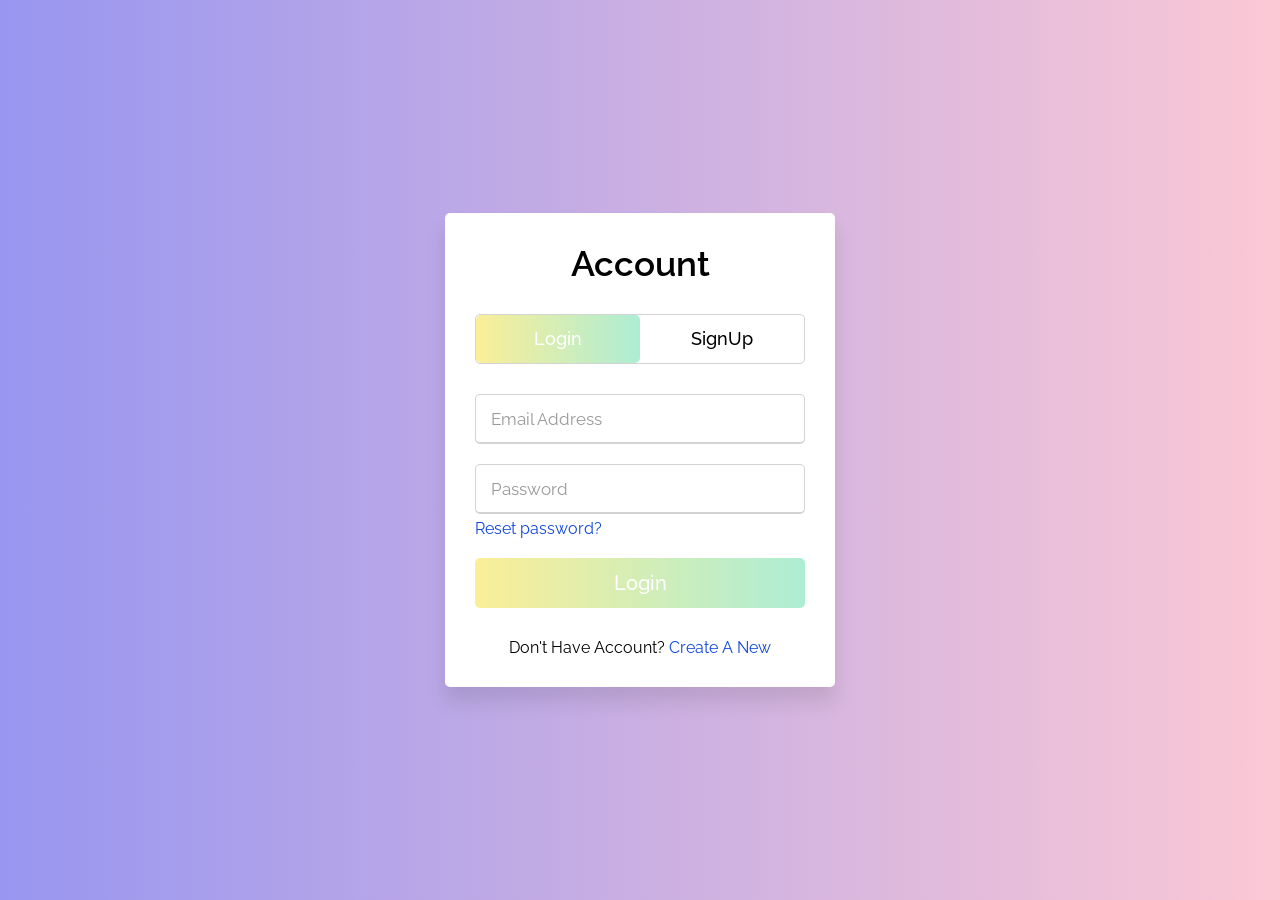
==== login/form.html @ ae5ecb34 "Add files via upload" ====
<!DOCTYPE html>
<html lang="en" dir="ltr">
  <head>
    <meta charset="utf-8">
    <title>Sign Up | Log In</title>
    <link rel="stylesheet" href="style.css">
    <meta name="viewport" content="width=device-width, initial-scale=1.0">
  </head>
  <body>
    <div class="wrapper">
       <div class="title-text">
          <div class="title login">
             Account 
          </div>
          <div class="title signup">
             Account
          </div>
       </div>
       <div class="form-container">
          <div class="slide-controls">
             <input type="radio" name="slide" id="login" checked>
             <input type="radio" name="slide" id="signup">
             <label for="login" class="slide login">Login</label>
             <label for="signup" class="slide signup">SignUp</label>
             <div class="slider-tab"></div>
          </div>
          <div class="form-inner">
             <form action="#" class="login">
                <div class="field">
                   <input type="text" placeholder="Email Address" required>
                </div>
                <div class="field">
                   <input type="password" placeholder="Password" required>
                </div>
                <div class="pass-link">
                   <a href="#">Reset password?</a>
                </div>
                <div class="field btn">
                   <div class="btn-layer"></div>
                   <input type="submit" value="Login">
                </div>
                <div class="signup-link">
                   Don't Have Account? <a href="">Create A New</a>
                </div>
             </form>
             <form action="#" class="signup">
                <div class="field">
                   <input type="text" placeholder="Email Address" required>
                </div>
                <div class="field">
                   <input type="password" placeholder="Password" required>
                </div>
                <div class="field">
                   <input type="password" placeholder="Confirm Password" required>
                </div>
                <div class="field btn">
                   <div class="btn-layer"></div>
                   <input type="submit" value="SignUp">
                </div>
             </form>
          </div>
       </div>
    </div>
    <script src="style.js"></script>
  </body>
</html>
---- login/style.css ----
@import url('https://fonts.googleapis.com/css2?family=Raleway:wght@300&display=swap');

*{
  margin: 0;
  padding: 0;
  box-sizing: border-box;
  font-family: 'Raleway', sans-serif;
}
html,body{
  display: grid;
  height: 100%;
  width: 100%;
  place-items: center;
  background: -webkit-linear-gradient(left, #9896F0,#FBC8D5);
}
::selection{
  background: #12e8f0;
  color: #fff;
}
.wrapper{
  overflow: hidden;
  max-width: 390px;
  background: #fff;
  padding: 30px;
  border-radius: 5px;
  box-shadow: 0px 15px 20px rgba(0,0,0,0.1);
}
.wrapper .title-text{
  display: flex;
  width: 200%;
}
.wrapper .title{
  width: 50%;
  font-size: 35px;
  font-weight: 600;
  text-align: center;
  transition: all 0.6s cubic-bezier(0.68,-0.55,0.265,1.55);
}
.wrapper .slide-controls{
  position: relative;
  display: flex;
  height: 50px;
  width: 100%;
  overflow: hidden;
  margin: 30px 0 10px 0;
  justify-content: space-between;
  border: 1px solid lightgrey;
  border-radius: 5px;
}
.slide-controls .slide{
  height: 100%;
  width: 100%;
  color: #fff;
  font-size: 18px;
  font-weight: 500;
  text-align: center;
  line-height: 48px;
  cursor: pointer;
  z-index: 1;
  transition: all 0.6s ease;
}
.slide-controls label.signup{
  color: #000;
}
.slide-controls .slider-tab{
  position: absolute;
  height: 100%;
  width: 50%;
  left: 0;
  z-index: 0;
  border-radius: 5px;
  background: -webkit-linear-gradient(left, #FBEE97, #ADEDD5);
  transition: all 0.6s cubic-bezier(0.68,-0.55,0.265,1.55);
}
input[type="radio"]{
  display: none;
}
#signup:checked ~ .slider-tab{
  left: 50%;
}
#signup:checked ~ label.signup{
  color: #fff;
  cursor: default;
  user-select: none;
}
#signup:checked ~ label.login{
  color: #000;
}
#login:checked ~ label.signup{
  color: #000;
}
#login:checked ~ label.login{
  cursor: default;
  user-select: none;
}
.wrapper .form-container{
  width: 100%;
  overflow: hidden;
}
.form-container .form-inner{
  display: flex;
  width: 200%;
}
.form-container .form-inner form{
  width: 50%;
  transition: all 0.6s cubic-bezier(0.68,-0.55,0.265,1.55);
}
.form-inner form .field{
  height: 50px;
  width: 100%;
  margin-top: 20px;
}
.form-inner form .field input{
  height: 100%;
  width: 100%;
  outline: none;
  padding-left: 15px;
  border-radius: 5px;
  border: 1px solid lightgrey;
  border-bottom-width: 2px;
  font-size: 17px;
  transition: all 0.3s ease;
}
.form-inner form .field input:focus{
  border-color: #12e8f0;
}
.form-inner form .field input::placeholder{
  color: #999;
  transition: all 0.3s ease;
}
form .field input:focus::placeholder{
  color: #b3b3b3;
}
.form-inner form .pass-link{
  margin-top: 5px;
}
.form-inner form .signup-link{
  text-align: center;
  margin-top: 30px;
}
.form-inner form .pass-link a,
.form-inner form .signup-link a{
  color: #0e45dd;
  text-decoration: none;
}
.form-inner form .pass-link a:hover,
.form-inner form .signup-link a:hover{
  text-decoration: underline;
}
form .btn{
  height: 50px;
  width: 100%;
  border-radius: 5px;
  position: relative;
  overflow: hidden;
}
form .btn .btn-layer{
  height: 100%;
  width: 300%;
  position: absolute;
  left: -100%;
  background: -webkit-linear-gradient(right, #FBEE97, #ADEDD5, #FBEE97, #ADEDD5);
  border-radius: 5px;
  transition: all 0.4s ease;;
}
form .btn:hover .btn-layer{
  left: 0;
}
form .btn input[type="submit"]{
  height: 100%;
  width: 100%;
  z-index: 2;
  position: relative;
  background: none;
  border: none;
  color: #fff;
  padding-left: 0;
  border-radius: 10px;
  font-size: 20px;
  font-weight: 500;
  cursor: pointer;
}
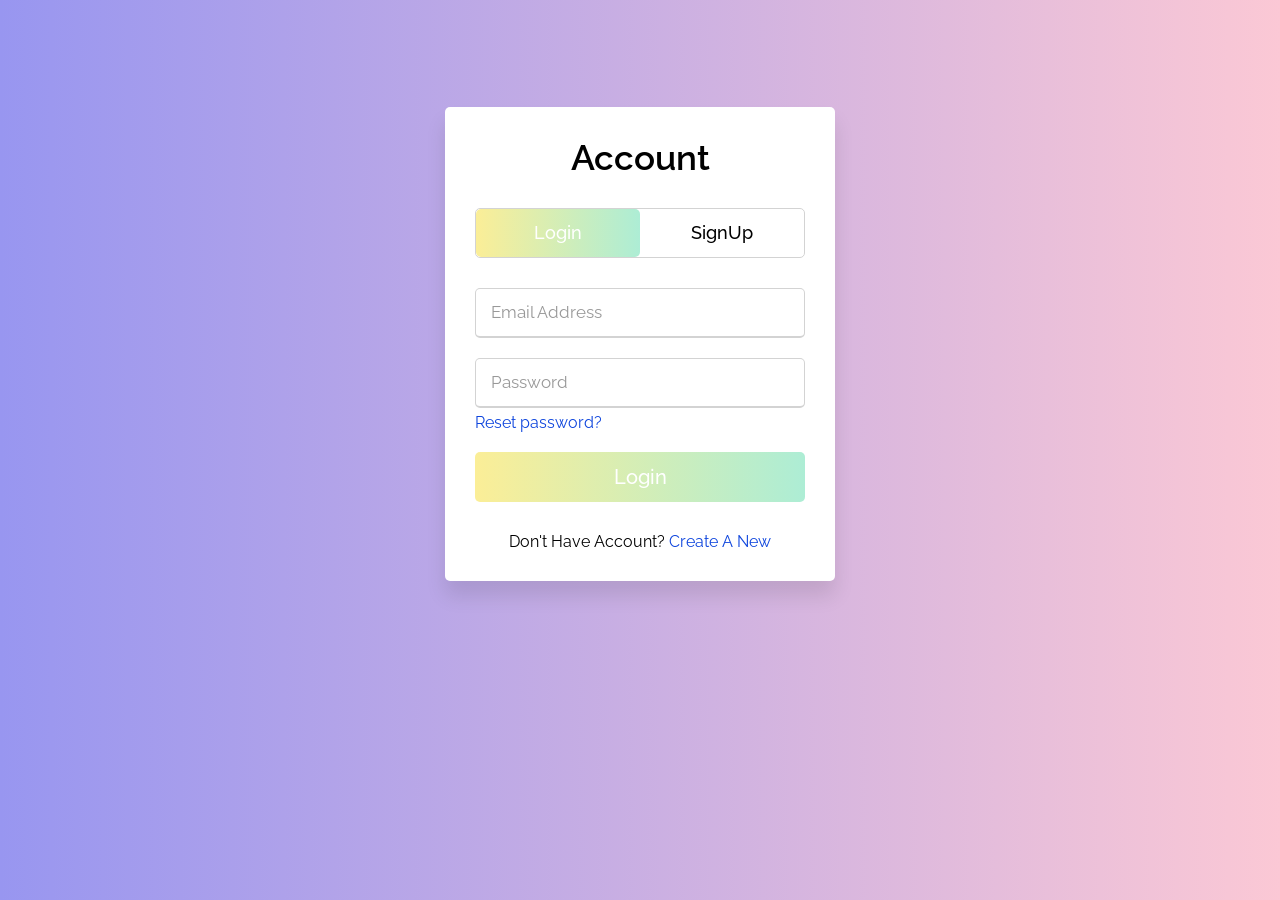
==== commit 89597bf5: "Update form.html" ====
--- a/login/form.html
+++ b/login/form.html
@@ -61,6 +61,7 @@
           </div>
        </div>
     </div>
+    <p id="message"></p>
     <script src="style.js"></script>
   </body>
-</html>+</html>
